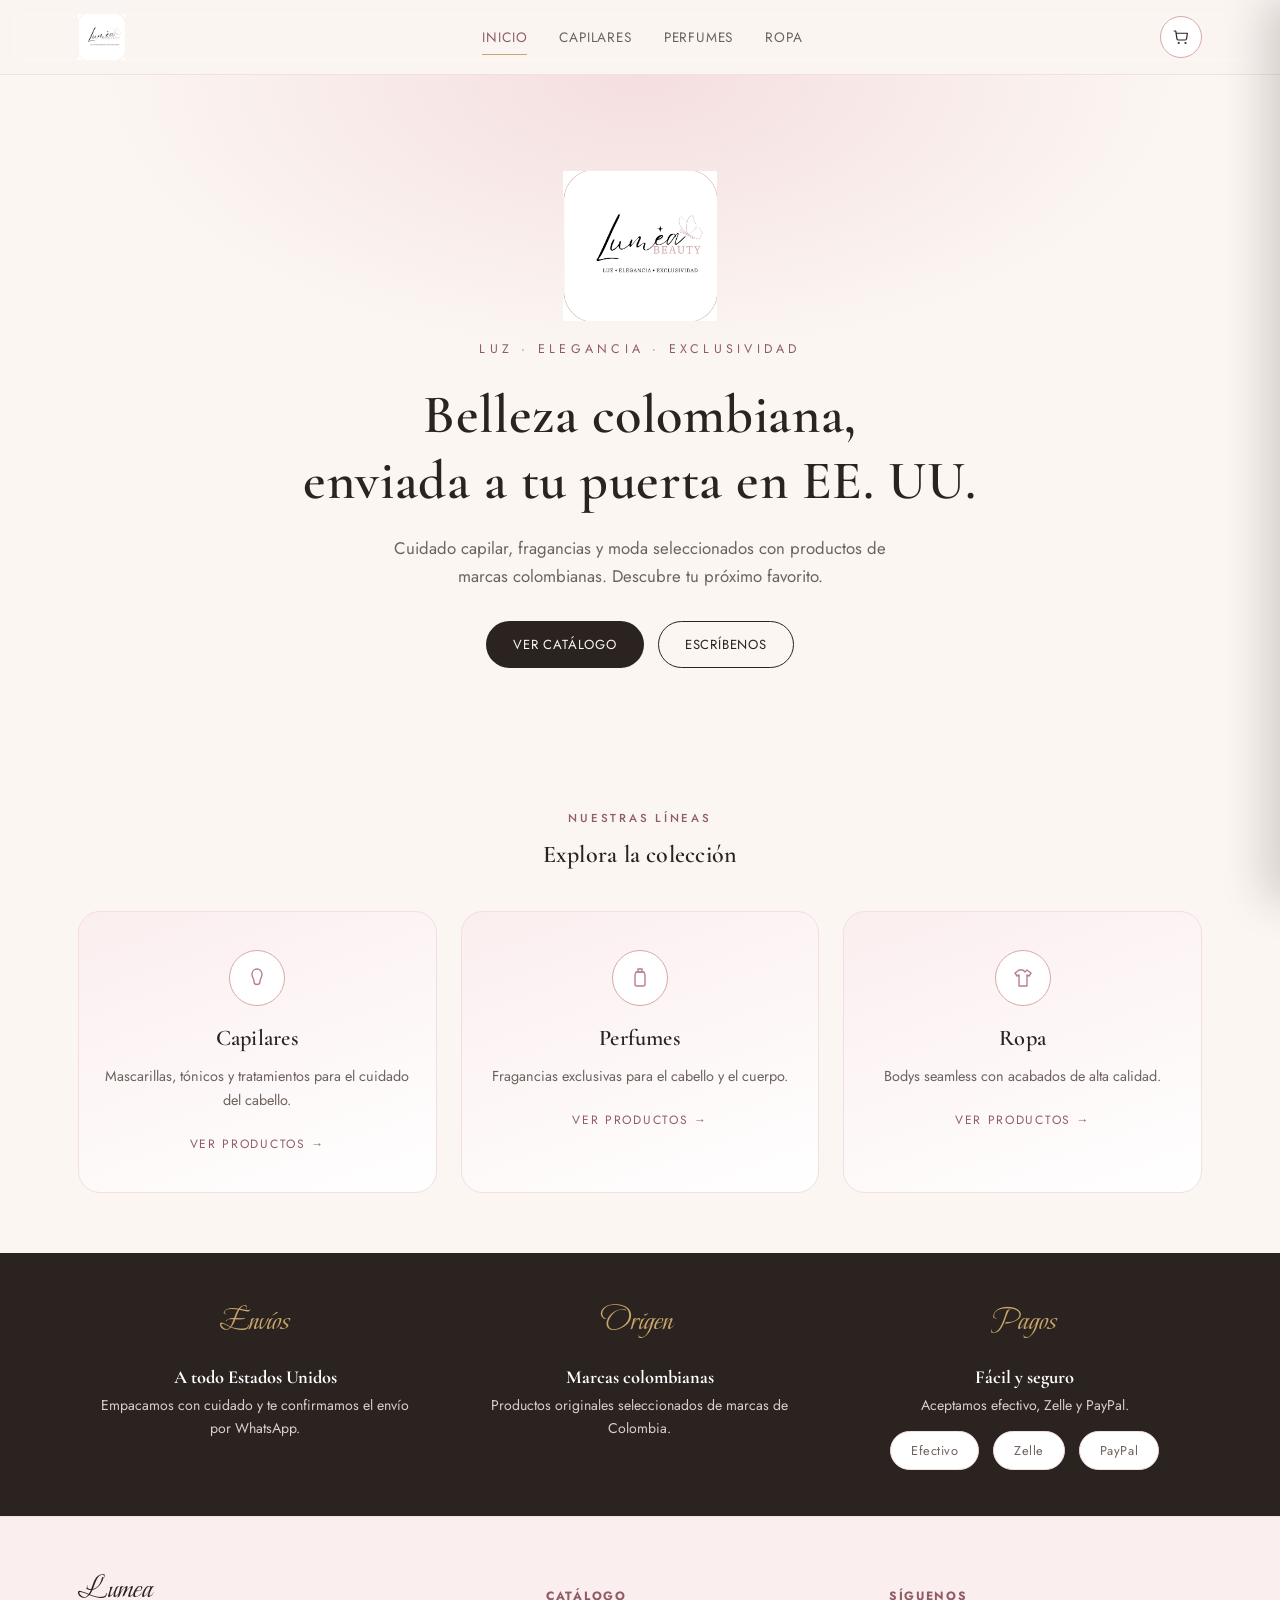
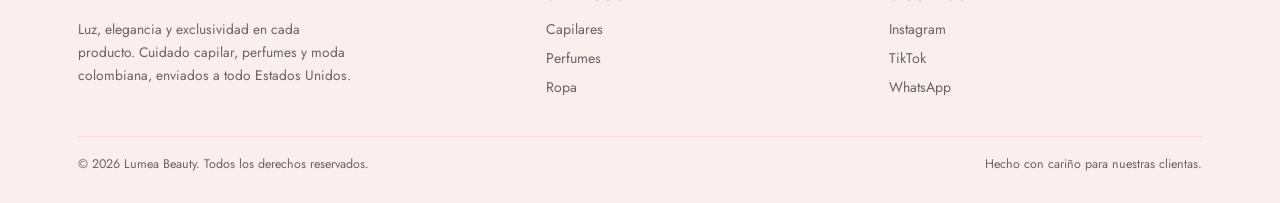
==== index.html @ b7d06e61 "cambios" ====
<!doctype html>
<html lang="es">
  <head>
    <meta charset="UTF-8" />
    <meta name="viewport" content="width=device-width, initial-scale=1.0" />
    <title>Lumea Beauty — Luz, Elegancia, Exclusividad</title>
    <meta
      name="description"
      content="Productos capilares, perfumes y ropa colombiana. Envíos a todo Estados Unidos."
    />
    <link rel="icon" href="../multimedia/logo.png" />
    <link rel="stylesheet" href="styles.css" />
  </head>
  <body>
    <header class="site-header">
      <div class="nav-wrap">
        <a href="index.html" class="brand">
          <img src="../multimedia/logo.png" alt="Lumea Beauty" />
        </a>
        <nav class="main-nav">
          <a href="index.html" class="active">Inicio</a>
          <a href="capilares.html">Capilares</a>
          <a href="perfumes.html">Perfumes</a>
          <a href="ropa.html">Ropa</a>
        </nav>
        <div class="nav-actions">
          <button class="icon-btn" data-cart-toggle aria-label="Ver carrito">
            <svg width="18" height="18" viewBox="0 0 24 24" fill="none">
              <path
                d="M3 4h2l1.6 10.4A2 2 0 0 0 8.58 16h8.84a2 2 0 0 0 1.98-1.72L20.5 7H6"
                stroke="#2B2320"
                stroke-width="1.6"
                stroke-linecap="round"
                stroke-linejoin="round"
              />
              <circle cx="9" cy="20" r="1.4" fill="#2B2320" />
              <circle cx="18" cy="20" r="1.4" fill="#2B2320" />
            </svg>
            <span class="cart-count">0</span>
          </button>
        </div>
      </div>
    </header>

    <main>
      <section class="hero">
        <div class="container">
          <img src="multimedia/logo.png" alt="Lumea Beauty" class="hero-logo" />
          <p class="tagline">Luz · Elegancia · Exclusividad</p>
          <h1>Belleza colombiana,<br />enviada a tu puerta en EE. UU.</h1>
          <p class="lead">
            Cuidado capilar, fragancias y moda seleccionados con productos de
            marcas colombianas. Descubre tu próximo favorito.
          </p>
          <div class="hero-actions">
            <a href="capilares.html" class="btn btn-primary">Ver catálogo</a>
            <a
              href="https://wa.me/16465381517"
              target="_blank"
              class="btn btn-outline"
              >Escríbenos</a
            >
          </div>
        </div>
      </section>

      <section class="categories" id="categorias">
        <div class="container">
          <div class="section-head">
            <p class="eyebrow">Nuestras líneas</p>
            <h2>Explora la colección</h2>
          </div>
          <div class="cat-grid">
            <a href="capilares.html" class="cat-card">
              <div class="cat-icon">
                <svg width="24" height="24" viewBox="0 0 24 24" fill="none">
                  <path
                    d="M12 3c-3 0-5 2.5-5 5.5 0 3 2 4 2 7a3 3 0 0 0 6 0c0-3 2-4 2-7 0-3-2-5.5-5-5.5Z"
                    stroke="#B97F87"
                    stroke-width="1.4"
                  />
                </svg>
              </div>
              <h3>Capilares</h3>
              <p>
                Mascarillas, tónicos y tratamientos para el cuidado del cabello.
              </p>
              <span class="link">Ver productos →</span>
            </a>
            <a href="perfumes.html" class="cat-card">
              <div class="cat-icon">
                <svg width="24" height="24" viewBox="0 0 24 24" fill="none">
                  <path d="M10 3h4v3h-4z" stroke="#B97F87" stroke-width="1.4" />
                  <path
                    d="M8 6h8l1 3v9a2 2 0 0 1-2 2H9a2 2 0 0 1-2-2V9l1-3Z"
                    stroke="#B97F87"
                    stroke-width="1.4"
                  />
                </svg>
              </div>
              <h3>Perfumes</h3>
              <p>Fragancias exclusivas para el cabello y el cuerpo.</p>
              <span class="link">Ver productos →</span>
            </a>
            <a href="ropa.html" class="cat-card">
              <div class="cat-icon">
                <svg width="24" height="24" viewBox="0 0 24 24" fill="none">
                  <path
                    d="M8 4 4 7l2 3 2-1v11h8V9l2 1 2-3-4-3-2 2-2-2Z"
                    stroke="#B97F87"
                    stroke-width="1.4"
                    stroke-linejoin="round"
                  />
                </svg>
              </div>
              <h3>Ropa</h3>
              <p>Bodys seamless con acabados de alta calidad.</p>
              <span class="link">Ver productos →</span>
            </a>
          </div>
        </div>
      </section>

      <section class="info-strip">
        <div class="container">
          <div class="info-grid">
            <div class="info-item">
              <span class="glyph">Envíos</span>
              <h4>A todo Estados Unidos</h4>
              <p>
                Empacamos con cuidado y te confirmamos el envío por WhatsApp.
              </p>
            </div>
            <div class="info-item">
              <span class="glyph">Origen</span>
              <h4>Marcas colombianas</h4>
              <p>Productos originales seleccionados de marcas de Colombia.</p>
            </div>
            <div class="info-item">
              <span class="glyph">Pagos</span>
              <h4>Fácil y seguro</h4>
              <p>Aceptamos efectivo, Zelle y PayPal.</p>
              <div class="pay-badges">
                <span class="pay-badge">Efectivo</span>
                <span class="pay-badge">Zelle</span>
                <span class="pay-badge">PayPal</span>
              </div>
            </div>
          </div>
        </div>
      </section>
    </main>

    <footer class="site-footer">
      <div class="container">
        <div class="footer-grid">
          <div class="footer-brand">
            <span class="brand-text">Lumea</span>
            <p>
              Luz, elegancia y exclusividad en cada producto. Cuidado capilar,
              perfumes y moda colombiana, enviados a todo Estados Unidos.
            </p>
          </div>
          <div class="footer-col">
            <h5>Catálogo</h5>
            <a href="capilares.html">Capilares</a>
            <a href="perfumes.html">Perfumes</a>
            <a href="ropa.html">Ropa</a>
          </div>
          <div class="footer-col">
            <h5>Síguenos</h5>
            <a href="https://www.instagram.com/lumeabeauty7131" target="_blank"
              >Instagram</a
            >
            <a href="https://www.tiktok.com/@lumeabeauty7131" target="_blank"
              >TikTok</a
            >
            <a href="https://wa.me/16465381517" target="_blank">WhatsApp</a>
          </div>
        </div>
        <div class="footer-bottom">
          <span>© 2026 Lumea Beauty. Todos los derechos reservados.</span>
          <span>Hecho con cariño para nuestras clientas.</span>
        </div>
      </div>
    </footer>

    <script src="products.js"></script>
    <script src="cart.js"></script>
  </body>
</html>
---- styles.css ----
/* ===========================================================
   LUMEA BEAUTY — design tokens
   Luz · Elegancia · Exclusividad
   =========================================================== */
@import url('https://fonts.googleapis.com/css2?family=Cormorant+Garamond:ital,wght@0,400;0,500;0,600;1,400&family=Beau+Rivage&family=Jost:wght@300;400;500;600&display=swap');

:root{
  --cream:      #FBF6F2;
  --blush:      #F5DEE0;
  --blush-soft: #FBEEEF;
  --rose:       #D9A6AC;
  --mauve:      #B97F87;
  --mauve-dark: #8F5C63;
  --ink:        #2B2320;
  --ink-soft:   #6E625D;
  --gold:       #C9A66B;
  --white:      #FFFFFF;

  --display: 'Cormorant Garamond', serif;
  --script:  'Beau Rivage', cursive;
  --body:    'Jost', sans-serif;

  --radius: 22px;
  --radius-sm: 12px;
  --shadow: 0 12px 30px -14px rgba(43,35,32,0.25);
}

*{box-sizing:border-box;}
html{scroll-behavior:smooth;}
body{
  margin:0;
  font-family:var(--body);
  background:var(--cream);
  color:var(--ink);
  -webkit-font-smoothing:antialiased;
}
img{max-width:100%;display:block;}
a{color:inherit;text-decoration:none;}
ul{list-style:none;margin:0;padding:0;}

h1,h2,h3{
  font-family:var(--display);
  font-weight:600;
  margin:0 0 .4em;
  letter-spacing:.01em;
}
.eyebrow{
  font-family:var(--body);
  font-size:.72rem;
  letter-spacing:.24em;
  text-transform:uppercase;
  color:var(--mauve-dark);
  font-weight:500;
}
p{line-height:1.65;color:var(--ink-soft);}

.container{
  max-width:1180px;
  margin:0 auto;
  padding:0 28px;
}

/* ---------- header / nav ---------- */
.site-header{
  position:sticky;top:0;z-index:40;
  background:rgba(251,246,242,.9);
  backdrop-filter:blur(10px);
  border-bottom:1px solid var(--blush);
}
.nav-wrap{
  display:flex;align-items:center;justify-content:space-between;
  padding:14px 28px;
  max-width:1180px;margin:0 auto;
}
.brand{display:flex;align-items:center;gap:12px;}
.brand img{height:46px;width:auto;}
.brand-text{font-family:var(--script);font-size:1.6rem;color:var(--ink);}

.main-nav{display:flex;gap:32px;}
.main-nav a{
  font-size:.85rem;letter-spacing:.06em;text-transform:uppercase;
  color:var(--ink-soft);position:relative;padding:4px 0;
  transition:color .2s ease;
}
.main-nav a:hover,.main-nav a.active{color:var(--mauve-dark);}
.main-nav a.active::after{
  content:"";position:absolute;left:0;right:0;bottom:-4px;height:1px;background:var(--gold);
}

.nav-actions{display:flex;align-items:center;gap:14px;}
.icon-btn{
  border:1px solid var(--rose);background:var(--white);
  width:42px;height:42px;border-radius:50%;
  display:flex;align-items:center;justify-content:center;
  cursor:pointer;position:relative;transition:.2s ease;
}
.icon-btn:hover{background:var(--blush-soft);}
.cart-count{
  position:absolute;top:-6px;right:-6px;
  background:var(--mauve-dark);color:#fff;
  font-size:.66rem;min-width:18px;height:18px;border-radius:50%;
  display:flex;align-items:center;justify-content:center;padding:0 4px;
  font-family:var(--body);
}

/* ---------- buttons ---------- */
.btn{
  display:inline-flex;align-items:center;justify-content:center;gap:8px;
  padding:13px 26px;border-radius:999px;border:1px solid transparent;
  font-family:var(--body);font-size:.82rem;letter-spacing:.06em;text-transform:uppercase;
  cursor:pointer;transition:.22s ease;
}
.btn-primary{background:var(--ink);color:var(--cream);}
.btn-primary:hover{background:var(--mauve-dark);}
.btn-outline{background:transparent;border-color:var(--ink);color:var(--ink);}
.btn-outline:hover{background:var(--ink);color:var(--cream);}
.btn-wa{background:#2B2320;color:#fff;}
.btn-wa:hover{background:var(--mauve-dark);}
.btn-block{width:100%;}
.btn:disabled{opacity:.45;cursor:not-allowed;}

/* ---------- hero ---------- */
.hero{
  position:relative;overflow:hidden;
  padding:96px 0 70px;
  text-align:center;
}
.hero::before{
  content:"";position:absolute;inset:0;
  background:radial-gradient(60% 60% at 50% 0%, var(--blush) 0%, transparent 70%);
  z-index:-1;
}
.hero-logo{height:150px;margin:0 auto 18px;}
.hero h1{font-size:clamp(2.2rem,5vw,3.4rem);}
.hero .tagline{
  font-family:var(--body);font-size:.78rem;letter-spacing:.34em;
  text-transform:uppercase;color:var(--mauve-dark);margin-bottom:22px;
}
.hero p.lead{max-width:520px;margin:0 auto 30px;font-size:1.05rem;}
.hero-actions{display:flex;gap:14px;justify-content:center;flex-wrap:wrap;}

/* ---------- category cards ---------- */
.categories{padding:60px 0;}
.section-head{text-align:center;max-width:560px;margin:0 auto 42px;}
.cat-grid{
  display:grid;grid-template-columns:repeat(3,1fr);gap:24px;
}
.cat-card{
  position:relative;border-radius:var(--radius);overflow:hidden;
  background:linear-gradient(160deg,var(--blush-soft),var(--white));
  border:1px solid var(--blush);padding:38px 26px;text-align:center;
  transition:transform .25s ease,box-shadow .25s ease;
}
.cat-card:hover{transform:translateY(-6px);box-shadow:var(--shadow);}
.cat-card .cat-icon{
  width:56px;height:56px;margin:0 auto 18px;
  border-radius:50%;background:var(--white);border:1px solid var(--rose);
  display:flex;align-items:center;justify-content:center;
}
.cat-card h3{font-size:1.4rem;margin-bottom:8px;}
.cat-card p{font-size:.9rem;margin-bottom:18px;}
.cat-card span.link{
  font-size:.75rem;letter-spacing:.14em;text-transform:uppercase;color:var(--mauve-dark);
}

/* ---------- info strip (shipping / payments) ---------- */
.info-strip{
  background:var(--ink);color:var(--cream);padding:46px 0;
}
.info-grid{display:grid;grid-template-columns:repeat(3,1fr);gap:30px;}
.info-item{text-align:center;padding:0 12px;}
.info-item .glyph{font-family:var(--script);font-size:2rem;color:var(--gold);display:block;margin-bottom:8px;}
.info-item h4{font-family:var(--display);font-size:1.15rem;margin-bottom:6px;color:#fff;}
.info-item p{color:#D8CFC9;font-size:.88rem;margin:0;}

/* ---------- payment badges ---------- */
.pay-badges{display:flex;gap:14px;justify-content:center;flex-wrap:wrap;margin-top:14px;}
.pay-badge{
  border:1px solid var(--blush);background:var(--white);
  padding:9px 20px;border-radius:999px;font-size:.8rem;letter-spacing:.04em;
  color:var(--ink-soft);
}

/* ---------- page hero (catalog pages) ---------- */
.page-hero{padding:64px 0 20px;text-align:center;}
.page-hero .eyebrow{display:block;margin-bottom:10px;}
.page-hero h1{font-size:clamp(2rem,4vw,2.8rem);}
.page-hero p{max-width:480px;margin:10px auto 0;}

/* ---------- product grid ---------- */
.product-section{padding:36px 0 90px;}
.product-grid{
  display:grid;grid-template-columns:repeat(3,1fr);gap:26px;
}
.product-card{
  background:var(--white);border:1px solid var(--blush);border-radius:var(--radius);
  overflow:hidden;display:flex;flex-direction:column;
  transition:transform .22s ease,box-shadow .22s ease;
}
.product-card:hover{transform:translateY(-4px);box-shadow:var(--shadow);}
.product-media{
  aspect-ratio:1/1;background:linear-gradient(150deg,var(--blush-soft),var(--blush));
  display:flex;align-items:center;justify-content:center;
  position:relative;
}
.product-media .initial{
  font-family:var(--script);font-size:3.2rem;color:var(--mauve-dark);opacity:.55;
}
.product-body{padding:20px 22px 22px;display:flex;flex-direction:column;flex:1;}
.product-body h3{font-size:1.18rem;margin-bottom:6px;}
.product-body p.desc{font-size:.86rem;margin-bottom:16px;flex:1;}
.product-foot{display:flex;align-items:center;justify-content:space-between;gap:12px;}
.price{font-family:var(--display);font-size:1.3rem;color:var(--ink);font-weight:600;}
.add-btn{
  border:1px solid var(--ink);background:transparent;color:var(--ink);
  padding:10px 18px;border-radius:999px;font-family:var(--body);
  font-size:.75rem;letter-spacing:.06em;text-transform:uppercase;cursor:pointer;
  transition:.2s ease;white-space:nowrap;
}
.add-btn:hover{background:var(--ink);color:var(--cream);}
.add-btn.added{background:var(--gold);border-color:var(--gold);color:#fff;}

/* ---------- cart drawer ---------- */
.cart-overlay{
  position:fixed;inset:0;background:rgba(43,35,32,.35);
  opacity:0;pointer-events:none;transition:opacity .25s ease;z-index:60;
}
.cart-overlay.open{opacity:1;pointer-events:auto;}

.cart-drawer{
  position:fixed;top:0;right:0;height:100%;width:min(420px,92vw);
  background:var(--cream);z-index:61;box-shadow:-16px 0 40px rgba(43,35,32,.18);
  display:flex;flex-direction:column;
  transform:translateX(100%);transition:transform .3s ease;
}
.cart-drawer.open{transform:translateX(0);}
.cart-head{
  display:flex;align-items:center;justify-content:space-between;
  padding:22px 24px;border-bottom:1px solid var(--blush);
}
.cart-head h3{margin:0;}
.cart-close{background:none;border:none;font-size:1.4rem;cursor:pointer;color:var(--ink-soft);}
.cart-items{flex:1;overflow-y:auto;padding:10px 24px;}
.cart-empty{text-align:center;padding:60px 10px;color:var(--ink-soft);}
.cart-empty .glyph{font-family:var(--script);font-size:2.2rem;color:var(--rose);display:block;margin-bottom:10px;}

.cart-line{
  display:flex;gap:14px;padding:16px 0;border-bottom:1px solid var(--blush-soft);
}
.cart-line .line-media{
  width:56px;height:56px;border-radius:12px;flex-shrink:0;
  background:linear-gradient(150deg,var(--blush-soft),var(--blush));
  display:flex;align-items:center;justify-content:center;
  font-family:var(--script);color:var(--mauve-dark);font-size:1.3rem;
}
.line-info{flex:1;}
.line-info h5{margin:0 0 4px;font-family:var(--display);font-size:1rem;font-weight:600;}
.line-qty{display:flex;align-items:center;gap:10px;margin-top:6px;}
.qty-btn{
  width:24px;height:24px;border-radius:50%;border:1px solid var(--rose);background:#fff;
  cursor:pointer;font-size:.85rem;line-height:1;display:flex;align-items:center;justify-content:center;
}
.line-remove{border:none;background:none;color:var(--ink-soft);font-size:.75rem;text-decoration:underline;cursor:pointer;padding:0;margin-top:6px;}
.line-price{font-family:var(--display);font-weight:600;white-space:nowrap;}

.cart-foot{padding:20px 24px 26px;border-top:1px solid var(--blush);}
.cart-total-row{display:flex;justify-content:space-between;align-items:center;margin-bottom:16px;font-family:var(--display);font-size:1.2rem;}
.cart-note{font-size:.78rem;color:var(--ink-soft);margin:12px 0 0;text-align:center;}

/* ---------- footer ---------- */
.site-footer{background:var(--blush-soft);border-top:1px solid var(--blush);padding:50px 0 30px;}
.footer-grid{display:grid;grid-template-columns:1.4fr 1fr 1fr;gap:30px;margin-bottom:30px;}
.footer-brand .brand-text{font-size:2rem;}
.footer-brand p{max-width:280px;margin-top:8px;font-size:.86rem;}
.footer-col h5{font-family:var(--body);font-size:.75rem;letter-spacing:.14em;text-transform:uppercase;color:var(--mauve-dark);margin-bottom:14px;}
.footer-col a{display:block;font-size:.88rem;color:var(--ink-soft);margin-bottom:9px;}
.footer-col a:hover{color:var(--mauve-dark);}
.footer-bottom{
  border-top:1px solid var(--blush);padding-top:18px;
  display:flex;justify-content:space-between;flex-wrap:wrap;gap:8px;
  font-size:.78rem;color:var(--ink-soft);
}

/* ---------- floating whatsapp ---------- */
.fab-wa{
  position:fixed;bottom:26px;left:26px;z-index:50;
  width:56px;height:56px;border-radius:50%;
  background:#25D366;color:#fff;display:flex;align-items:center;justify-content:center;
  box-shadow:0 10px 24px -6px rgba(37,211,102,.55);
}

/* ---------- responsive ---------- */
@media (max-width:900px){
  .main-nav{display:none;}
  .cat-grid,.product-grid{grid-template-columns:repeat(2,1fr);}
  .info-grid{grid-template-columns:1fr;gap:26px;}
  .footer-grid{grid-template-columns:1fr;gap:24px;}
}
@media (max-width:560px){
  .cat-grid,.product-grid{grid-template-columns:1fr;}
  .hero{padding:70px 0 50px;}
}

:focus-visible{outline:2px solid var(--mauve-dark);outline-offset:2px;}
@media (prefers-reduced-motion:reduce){*{transition:none !important;animation:none !important;}}
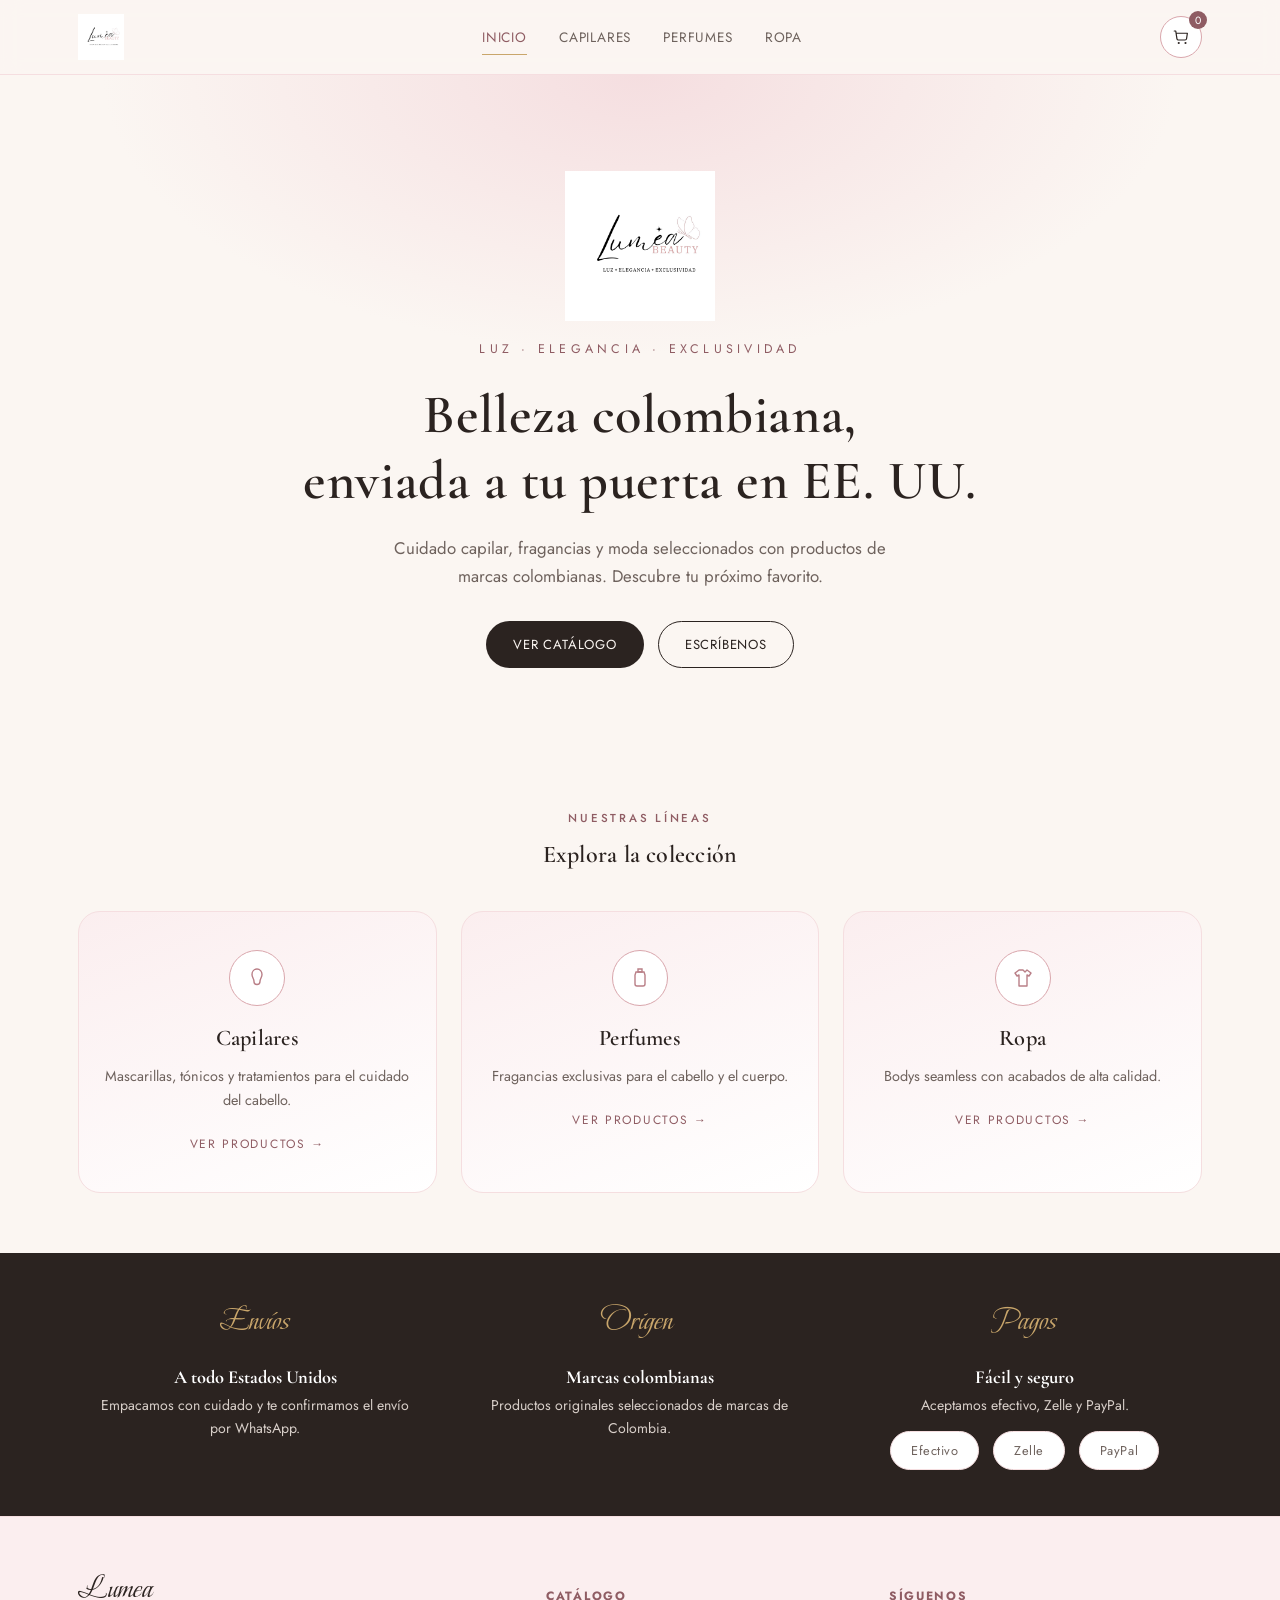
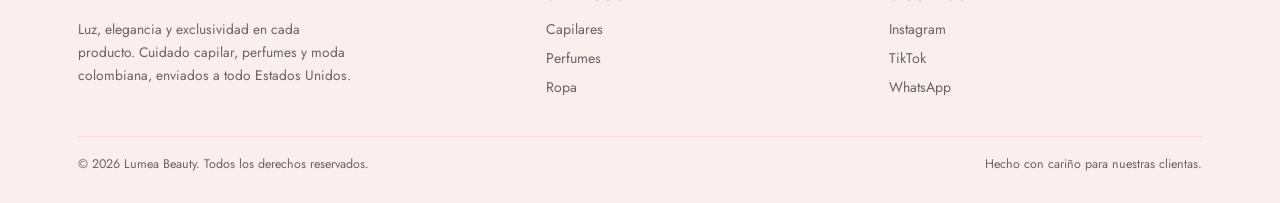
==== commit a85c593e: "cambios" ====
--- a/index.html
+++ b/index.html
@@ -8,14 +8,14 @@
       name="description"
       content="Productos capilares, perfumes y ropa colombiana. Envíos a todo Estados Unidos."
     />
-    <link rel="icon" href="../multimedia/logo.png" />
+    <link rel="icon" href="multimedia/logo.jpg" />
     <link rel="stylesheet" href="styles.css" />
   </head>
   <body>
     <header class="site-header">
       <div class="nav-wrap">
         <a href="index.html" class="brand">
-          <img src="../multimedia/logo.png" alt="Lumea Beauty" />
+          <img src="multimedia/logo.jpg" alt="Lumea Beauty" />
         </a>
         <nav class="main-nav">
           <a href="index.html" class="active">Inicio</a>
@@ -23,6 +23,11 @@
           <a href="perfumes.html">Perfumes</a>
           <a href="ropa.html">Ropa</a>
         </nav>
+
+        <button class="menu-toggle" id="menuToggle" aria-label="Abrir menú">
+          <span></span>
+        </button>
+
         <div class="nav-actions">
           <button class="icon-btn" data-cart-toggle aria-label="Ver carrito">
             <svg width="18" height="18" viewBox="0 0 24 24" fill="none">
@@ -45,7 +50,7 @@
     <main>
       <section class="hero">
         <div class="container">
-          <img src="multimedia/logo.png" alt="Lumea Beauty" class="hero-logo" />
+          <img src="multimedia/logo.jpg" alt="Lumea Beauty" class="hero-logo" />
           <p class="tagline">Luz · Elegancia · Exclusividad</p>
           <h1>Belleza colombiana,<br />enviada a tu puerta en EE. UU.</h1>
           <p class="lead">
@@ -188,4 +193,4 @@
     <script src="products.js"></script>
     <script src="cart.js"></script>
   </body>
-</html>
+</html>
--- a/styles.css
+++ b/styles.css
@@ -2,304 +2,825 @@
    LUMEA BEAUTY — design tokens
    Luz · Elegancia · Exclusividad
    =========================================================== */
-@import url('https://fonts.googleapis.com/css2?family=Cormorant+Garamond:ital,wght@0,400;0,500;0,600;1,400&family=Beau+Rivage&family=Jost:wght@300;400;500;600&display=swap');
-
-:root{
-  --cream:      #FBF6F2;
-  --blush:      #F5DEE0;
-  --blush-soft: #FBEEEF;
-  --rose:       #D9A6AC;
-  --mauve:      #B97F87;
-  --mauve-dark: #8F5C63;
-  --ink:        #2B2320;
-  --ink-soft:   #6E625D;
-  --gold:       #C9A66B;
-  --white:      #FFFFFF;
-
-  --display: 'Cormorant Garamond', serif;
-  --script:  'Beau Rivage', cursive;
-  --body:    'Jost', sans-serif;
+@import url("https://fonts.googleapis.com/css2?family=Cormorant+Garamond:ital,wght@0,400;0,500;0,600;1,400&family=Beau+Rivage&family=Jost:wght@300;400;500;600&display=swap");
+
+:root {
+  --cream: #fbf6f2;
+  --blush: #f5dee0;
+  --blush-soft: #fbeeef;
+  --rose: #d9a6ac;
+  --mauve: #b97f87;
+  --mauve-dark: #8f5c63;
+  --ink: #2b2320;
+  --ink-soft: #6e625d;
+  --gold: #c9a66b;
+  --white: #ffffff;
+
+  --display: "Cormorant Garamond", serif;
+  --script: "Beau Rivage", cursive;
+  --body: "Jost", sans-serif;
 
   --radius: 22px;
   --radius-sm: 12px;
-  --shadow: 0 12px 30px -14px rgba(43,35,32,0.25);
-}
-
-*{box-sizing:border-box;}
-html{scroll-behavior:smooth;}
-body{
-  margin:0;
-  font-family:var(--body);
-  background:var(--cream);
-  color:var(--ink);
-  -webkit-font-smoothing:antialiased;
-}
-img{max-width:100%;display:block;}
-a{color:inherit;text-decoration:none;}
-ul{list-style:none;margin:0;padding:0;}
-
-h1,h2,h3{
-  font-family:var(--display);
-  font-weight:600;
-  margin:0 0 .4em;
-  letter-spacing:.01em;
-}
-.eyebrow{
-  font-family:var(--body);
-  font-size:.72rem;
-  letter-spacing:.24em;
-  text-transform:uppercase;
-  color:var(--mauve-dark);
-  font-weight:500;
-}
-p{line-height:1.65;color:var(--ink-soft);}
-
-.container{
-  max-width:1180px;
-  margin:0 auto;
-  padding:0 28px;
+  --shadow: 0 12px 30px -14px rgba(43, 35, 32, 0.25);
+}
+
+* {
+  box-sizing: border-box;
+}
+html {
+  scroll-behavior: smooth;
+}
+body {
+  margin: 0;
+  font-family: var(--body);
+  background: var(--cream);
+  color: var(--ink);
+  -webkit-font-smoothing: antialiased;
+}
+img {
+  max-width: 100%;
+  display: block;
+}
+a {
+  color: inherit;
+  text-decoration: none;
+}
+ul {
+  list-style: none;
+  margin: 0;
+  padding: 0;
+}
+
+h1,
+h2,
+h3 {
+  font-family: var(--display);
+  font-weight: 600;
+  margin: 0 0 0.4em;
+  letter-spacing: 0.01em;
+}
+.eyebrow {
+  font-family: var(--body);
+  font-size: 0.72rem;
+  letter-spacing: 0.24em;
+  text-transform: uppercase;
+  color: var(--mauve-dark);
+  font-weight: 500;
+}
+p {
+  line-height: 1.65;
+  color: var(--ink-soft);
+}
+
+.container {
+  max-width: 1180px;
+  margin: 0 auto;
+  padding: 0 28px;
 }
 
 /* ---------- header / nav ---------- */
-.site-header{
-  position:sticky;top:0;z-index:40;
-  background:rgba(251,246,242,.9);
-  backdrop-filter:blur(10px);
-  border-bottom:1px solid var(--blush);
-}
-.nav-wrap{
-  display:flex;align-items:center;justify-content:space-between;
-  padding:14px 28px;
-  max-width:1180px;margin:0 auto;
-}
-.brand{display:flex;align-items:center;gap:12px;}
-.brand img{height:46px;width:auto;}
-.brand-text{font-family:var(--script);font-size:1.6rem;color:var(--ink);}
-
-.main-nav{display:flex;gap:32px;}
-.main-nav a{
-  font-size:.85rem;letter-spacing:.06em;text-transform:uppercase;
-  color:var(--ink-soft);position:relative;padding:4px 0;
-  transition:color .2s ease;
-}
-.main-nav a:hover,.main-nav a.active{color:var(--mauve-dark);}
-.main-nav a.active::after{
-  content:"";position:absolute;left:0;right:0;bottom:-4px;height:1px;background:var(--gold);
-}
-
-.nav-actions{display:flex;align-items:center;gap:14px;}
-.icon-btn{
-  border:1px solid var(--rose);background:var(--white);
-  width:42px;height:42px;border-radius:50%;
-  display:flex;align-items:center;justify-content:center;
-  cursor:pointer;position:relative;transition:.2s ease;
-}
-.icon-btn:hover{background:var(--blush-soft);}
-.cart-count{
-  position:absolute;top:-6px;right:-6px;
-  background:var(--mauve-dark);color:#fff;
-  font-size:.66rem;min-width:18px;height:18px;border-radius:50%;
-  display:flex;align-items:center;justify-content:center;padding:0 4px;
-  font-family:var(--body);
+.site-header {
+  position: sticky;
+  top: 0;
+  z-index: 40;
+  background: rgba(251, 246, 242, 0.9);
+  backdrop-filter: blur(10px);
+  border-bottom: 1px solid var(--blush);
+}
+.nav-wrap {
+  display: flex;
+  align-items: center;
+  justify-content: space-between;
+  padding: 14px 28px;
+  max-width: 1180px;
+  margin: 0 auto;
+}
+.brand {
+  display: flex;
+  align-items: center;
+  gap: 12px;
+}
+.brand img {
+  height: 46px;
+  width: auto;
+}
+.brand-text {
+  font-family: var(--script);
+  font-size: 1.6rem;
+  color: var(--ink);
+}
+
+.main-nav {
+  display: flex;
+  gap: 32px;
+}
+.main-nav a {
+  font-size: 0.85rem;
+  letter-spacing: 0.06em;
+  text-transform: uppercase;
+  color: var(--ink-soft);
+  position: relative;
+  padding: 4px 0;
+  transition: color 0.2s ease;
+}
+.main-nav a:hover,
+.main-nav a.active {
+  color: var(--mauve-dark);
+}
+.main-nav a.active::after {
+  content: "";
+  position: absolute;
+  left: 0;
+  right: 0;
+  bottom: -4px;
+  height: 1px;
+  background: var(--gold);
+}
+
+.nav-actions {
+  display: flex;
+  align-items: center;
+  gap: 14px;
+}
+.icon-btn {
+  border: 1px solid var(--rose);
+  background: var(--white);
+  width: 42px;
+  height: 42px;
+  border-radius: 50%;
+  display: flex;
+  align-items: center;
+  justify-content: center;
+  cursor: pointer;
+  position: relative;
+  transition: 0.2s ease;
+}
+.icon-btn:hover {
+  background: var(--blush-soft);
+}
+.cart-count {
+  position: absolute;
+  top: -6px;
+  right: -6px;
+  background: var(--mauve-dark);
+  color: #fff;
+  font-size: 0.66rem;
+  min-width: 18px;
+  height: 18px;
+  border-radius: 50%;
+  display: flex;
+  align-items: center;
+  justify-content: center;
+  padding: 0 4px;
+  font-family: var(--body);
 }
 
 /* ---------- buttons ---------- */
-.btn{
-  display:inline-flex;align-items:center;justify-content:center;gap:8px;
-  padding:13px 26px;border-radius:999px;border:1px solid transparent;
-  font-family:var(--body);font-size:.82rem;letter-spacing:.06em;text-transform:uppercase;
-  cursor:pointer;transition:.22s ease;
-}
-.btn-primary{background:var(--ink);color:var(--cream);}
-.btn-primary:hover{background:var(--mauve-dark);}
-.btn-outline{background:transparent;border-color:var(--ink);color:var(--ink);}
-.btn-outline:hover{background:var(--ink);color:var(--cream);}
-.btn-wa{background:#2B2320;color:#fff;}
-.btn-wa:hover{background:var(--mauve-dark);}
-.btn-block{width:100%;}
-.btn:disabled{opacity:.45;cursor:not-allowed;}
+.btn {
+  display: inline-flex;
+  align-items: center;
+  justify-content: center;
+  gap: 8px;
+  padding: 13px 26px;
+  border-radius: 999px;
+  border: 1px solid transparent;
+  font-family: var(--body);
+  font-size: 0.82rem;
+  letter-spacing: 0.06em;
+  text-transform: uppercase;
+  cursor: pointer;
+  transition: 0.22s ease;
+}
+.btn-primary {
+  background: var(--ink);
+  color: var(--cream);
+}
+.btn-primary:hover {
+  background: var(--mauve-dark);
+}
+.btn-outline {
+  background: transparent;
+  border-color: var(--ink);
+  color: var(--ink);
+}
+.btn-outline:hover {
+  background: var(--ink);
+  color: var(--cream);
+}
+.btn-wa {
+  background: #2b2320;
+  color: #fff;
+}
+.btn-wa:hover {
+  background: var(--mauve-dark);
+}
+.btn-block {
+  width: 100%;
+}
+.btn:disabled {
+  opacity: 0.45;
+  cursor: not-allowed;
+}
 
 /* ---------- hero ---------- */
-.hero{
-  position:relative;overflow:hidden;
-  padding:96px 0 70px;
-  text-align:center;
-}
-.hero::before{
-  content:"";position:absolute;inset:0;
-  background:radial-gradient(60% 60% at 50% 0%, var(--blush) 0%, transparent 70%);
-  z-index:-1;
-}
-.hero-logo{height:150px;margin:0 auto 18px;}
-.hero h1{font-size:clamp(2.2rem,5vw,3.4rem);}
-.hero .tagline{
-  font-family:var(--body);font-size:.78rem;letter-spacing:.34em;
-  text-transform:uppercase;color:var(--mauve-dark);margin-bottom:22px;
-}
-.hero p.lead{max-width:520px;margin:0 auto 30px;font-size:1.05rem;}
-.hero-actions{display:flex;gap:14px;justify-content:center;flex-wrap:wrap;}
+.hero {
+  position: relative;
+  overflow: hidden;
+  padding: 96px 0 70px;
+  text-align: center;
+}
+.hero::before {
+  content: "";
+  position: absolute;
+  inset: 0;
+  background: radial-gradient(
+    60% 60% at 50% 0%,
+    var(--blush) 0%,
+    transparent 70%
+  );
+  z-index: -1;
+}
+.hero-logo {
+  height: 150px;
+  margin: 0 auto 18px;
+}
+.hero h1 {
+  font-size: clamp(2.2rem, 5vw, 3.4rem);
+}
+.hero .tagline {
+  font-family: var(--body);
+  font-size: 0.78rem;
+  letter-spacing: 0.34em;
+  text-transform: uppercase;
+  color: var(--mauve-dark);
+  margin-bottom: 22px;
+}
+.hero p.lead {
+  max-width: 520px;
+  margin: 0 auto 30px;
+  font-size: 1.05rem;
+}
+.hero-actions {
+  display: flex;
+  gap: 14px;
+  justify-content: center;
+  flex-wrap: wrap;
+}
 
 /* ---------- category cards ---------- */
-.categories{padding:60px 0;}
-.section-head{text-align:center;max-width:560px;margin:0 auto 42px;}
-.cat-grid{
-  display:grid;grid-template-columns:repeat(3,1fr);gap:24px;
-}
-.cat-card{
-  position:relative;border-radius:var(--radius);overflow:hidden;
-  background:linear-gradient(160deg,var(--blush-soft),var(--white));
-  border:1px solid var(--blush);padding:38px 26px;text-align:center;
-  transition:transform .25s ease,box-shadow .25s ease;
-}
-.cat-card:hover{transform:translateY(-6px);box-shadow:var(--shadow);}
-.cat-card .cat-icon{
-  width:56px;height:56px;margin:0 auto 18px;
-  border-radius:50%;background:var(--white);border:1px solid var(--rose);
-  display:flex;align-items:center;justify-content:center;
-}
-.cat-card h3{font-size:1.4rem;margin-bottom:8px;}
-.cat-card p{font-size:.9rem;margin-bottom:18px;}
-.cat-card span.link{
-  font-size:.75rem;letter-spacing:.14em;text-transform:uppercase;color:var(--mauve-dark);
+.categories {
+  padding: 60px 0;
+}
+.section-head {
+  text-align: center;
+  max-width: 560px;
+  margin: 0 auto 42px;
+}
+.cat-grid {
+  display: grid;
+  grid-template-columns: repeat(3, 1fr);
+  gap: 24px;
+}
+.cat-card {
+  position: relative;
+  border-radius: var(--radius);
+  overflow: hidden;
+  background: linear-gradient(160deg, var(--blush-soft), var(--white));
+  border: 1px solid var(--blush);
+  padding: 38px 26px;
+  text-align: center;
+  transition:
+    transform 0.25s ease,
+    box-shadow 0.25s ease;
+}
+.cat-card:hover {
+  transform: translateY(-6px);
+  box-shadow: var(--shadow);
+}
+.cat-card .cat-icon {
+  width: 56px;
+  height: 56px;
+  margin: 0 auto 18px;
+  border-radius: 50%;
+  background: var(--white);
+  border: 1px solid var(--rose);
+  display: flex;
+  align-items: center;
+  justify-content: center;
+}
+.cat-card h3 {
+  font-size: 1.4rem;
+  margin-bottom: 8px;
+}
+.cat-card p {
+  font-size: 0.9rem;
+  margin-bottom: 18px;
+}
+.cat-card span.link {
+  font-size: 0.75rem;
+  letter-spacing: 0.14em;
+  text-transform: uppercase;
+  color: var(--mauve-dark);
 }
 
 /* ---------- info strip (shipping / payments) ---------- */
-.info-strip{
-  background:var(--ink);color:var(--cream);padding:46px 0;
-}
-.info-grid{display:grid;grid-template-columns:repeat(3,1fr);gap:30px;}
-.info-item{text-align:center;padding:0 12px;}
-.info-item .glyph{font-family:var(--script);font-size:2rem;color:var(--gold);display:block;margin-bottom:8px;}
-.info-item h4{font-family:var(--display);font-size:1.15rem;margin-bottom:6px;color:#fff;}
-.info-item p{color:#D8CFC9;font-size:.88rem;margin:0;}
+.info-strip {
+  background: var(--ink);
+  color: var(--cream);
+  padding: 46px 0;
+}
+.info-grid {
+  display: grid;
+  grid-template-columns: repeat(3, 1fr);
+  gap: 30px;
+}
+.info-item {
+  text-align: center;
+  padding: 0 12px;
+}
+.info-item .glyph {
+  font-family: var(--script);
+  font-size: 2rem;
+  color: var(--gold);
+  display: block;
+  margin-bottom: 8px;
+}
+.info-item h4 {
+  font-family: var(--display);
+  font-size: 1.15rem;
+  margin-bottom: 6px;
+  color: #fff;
+}
+.info-item p {
+  color: #d8cfc9;
+  font-size: 0.88rem;
+  margin: 0;
+}
 
 /* ---------- payment badges ---------- */
-.pay-badges{display:flex;gap:14px;justify-content:center;flex-wrap:wrap;margin-top:14px;}
-.pay-badge{
-  border:1px solid var(--blush);background:var(--white);
-  padding:9px 20px;border-radius:999px;font-size:.8rem;letter-spacing:.04em;
-  color:var(--ink-soft);
+.pay-badges {
+  display: flex;
+  gap: 14px;
+  justify-content: center;
+  flex-wrap: wrap;
+  margin-top: 14px;
+}
+.pay-badge {
+  border: 1px solid var(--blush);
+  background: var(--white);
+  padding: 9px 20px;
+  border-radius: 999px;
+  font-size: 0.8rem;
+  letter-spacing: 0.04em;
+  color: var(--ink-soft);
 }
 
 /* ---------- page hero (catalog pages) ---------- */
-.page-hero{padding:64px 0 20px;text-align:center;}
-.page-hero .eyebrow{display:block;margin-bottom:10px;}
-.page-hero h1{font-size:clamp(2rem,4vw,2.8rem);}
-.page-hero p{max-width:480px;margin:10px auto 0;}
+.page-hero {
+  padding: 64px 0 20px;
+  text-align: center;
+}
+.page-hero .eyebrow {
+  display: block;
+  margin-bottom: 10px;
+}
+.page-hero h1 {
+  font-size: clamp(2rem, 4vw, 2.8rem);
+}
+.page-hero p {
+  max-width: 480px;
+  margin: 10px auto 0;
+}
 
 /* ---------- product grid ---------- */
-.product-section{padding:36px 0 90px;}
-.product-grid{
-  display:grid;grid-template-columns:repeat(3,1fr);gap:26px;
-}
-.product-card{
-  background:var(--white);border:1px solid var(--blush);border-radius:var(--radius);
-  overflow:hidden;display:flex;flex-direction:column;
-  transition:transform .22s ease,box-shadow .22s ease;
-}
-.product-card:hover{transform:translateY(-4px);box-shadow:var(--shadow);}
-.product-media{
-  aspect-ratio:1/1;background:linear-gradient(150deg,var(--blush-soft),var(--blush));
-  display:flex;align-items:center;justify-content:center;
-  position:relative;
-}
-.product-media .initial{
-  font-family:var(--script);font-size:3.2rem;color:var(--mauve-dark);opacity:.55;
-}
-.product-body{padding:20px 22px 22px;display:flex;flex-direction:column;flex:1;}
-.product-body h3{font-size:1.18rem;margin-bottom:6px;}
-.product-body p.desc{font-size:.86rem;margin-bottom:16px;flex:1;}
-.product-foot{display:flex;align-items:center;justify-content:space-between;gap:12px;}
-.price{font-family:var(--display);font-size:1.3rem;color:var(--ink);font-weight:600;}
-.add-btn{
-  border:1px solid var(--ink);background:transparent;color:var(--ink);
-  padding:10px 18px;border-radius:999px;font-family:var(--body);
-  font-size:.75rem;letter-spacing:.06em;text-transform:uppercase;cursor:pointer;
-  transition:.2s ease;white-space:nowrap;
-}
-.add-btn:hover{background:var(--ink);color:var(--cream);}
-.add-btn.added{background:var(--gold);border-color:var(--gold);color:#fff;}
+.product-section {
+  padding: 36px 0 90px;
+}
+.product-grid {
+  display: grid;
+  grid-template-columns: repeat(3, 1fr);
+  gap: 26px;
+}
+
+.empty-msg {
+  grid-column: 1/-1;
+  text-align: center;
+  color: var(--ink-soft);
+  padding: 40px 0;
+  font-size: 0.95rem;
+}
+.product-card {
+  background: var(--white);
+  border: 1px solid var(--blush);
+  border-radius: var(--radius);
+  overflow: hidden;
+  display: flex;
+  flex-direction: column;
+  transition:
+    transform 0.22s ease,
+    box-shadow 0.22s ease;
+}
+.product-card:hover {
+  transform: translateY(-4px);
+  box-shadow: var(--shadow);
+}
+.product-media {
+  aspect-ratio: 1/1;
+  background: linear-gradient(150deg, var(--blush-soft), var(--blush));
+  display: flex;
+  align-items: center;
+  justify-content: center;
+  position: relative;
+}
+
+.product-media img {
+  width: 100%;
+  height: 100%;
+  object-fit: cover;
+}
+
+.product-media .initial {
+  font-family: var(--script);
+  font-size: 3.2rem;
+  color: var(--mauve-dark);
+  opacity: 0.55;
+}
+.product-body {
+  padding: 20px 22px 22px;
+  display: flex;
+  flex-direction: column;
+  flex: 1;
+}
+.product-body h3 {
+  font-size: 1.18rem;
+  margin-bottom: 6px;
+}
+.product-body p.desc {
+  font-size: 0.86rem;
+  margin-bottom: 16px;
+  flex: 1;
+}
+.product-foot {
+  display: flex;
+  align-items: center;
+  justify-content: space-between;
+  gap: 12px;
+}
+.price {
+  font-family: var(--display);
+  font-size: 1.3rem;
+  color: var(--ink);
+  font-weight: 600;
+}
+.add-btn {
+  border: 1px solid var(--ink);
+  background: transparent;
+  color: var(--ink);
+  padding: 10px 18px;
+  border-radius: 999px;
+  font-family: var(--body);
+  font-size: 0.75rem;
+  letter-spacing: 0.06em;
+  text-transform: uppercase;
+  cursor: pointer;
+  transition: 0.2s ease;
+  white-space: nowrap;
+}
+.add-btn:hover {
+  background: var(--ink);
+  color: var(--cream);
+}
+.add-btn.added {
+  background: var(--gold);
+  border-color: var(--gold);
+  color: #fff;
+}
+
+.size-select {
+  border: 1px solid var(--blush);
+  border-radius: 8px;
+  padding: 6px 10px;
+  font-family: var(--body);
+  font-size: 0.82rem;
+  color: var(--ink);
+  background: var(--white);
+  margin-bottom: 12px;
+}
 
 /* ---------- cart drawer ---------- */
-.cart-overlay{
-  position:fixed;inset:0;background:rgba(43,35,32,.35);
-  opacity:0;pointer-events:none;transition:opacity .25s ease;z-index:60;
-}
-.cart-overlay.open{opacity:1;pointer-events:auto;}
-
-.cart-drawer{
-  position:fixed;top:0;right:0;height:100%;width:min(420px,92vw);
-  background:var(--cream);z-index:61;box-shadow:-16px 0 40px rgba(43,35,32,.18);
-  display:flex;flex-direction:column;
-  transform:translateX(100%);transition:transform .3s ease;
-}
-.cart-drawer.open{transform:translateX(0);}
-.cart-head{
-  display:flex;align-items:center;justify-content:space-between;
-  padding:22px 24px;border-bottom:1px solid var(--blush);
-}
-.cart-head h3{margin:0;}
-.cart-close{background:none;border:none;font-size:1.4rem;cursor:pointer;color:var(--ink-soft);}
-.cart-items{flex:1;overflow-y:auto;padding:10px 24px;}
-.cart-empty{text-align:center;padding:60px 10px;color:var(--ink-soft);}
-.cart-empty .glyph{font-family:var(--script);font-size:2.2rem;color:var(--rose);display:block;margin-bottom:10px;}
-
-.cart-line{
-  display:flex;gap:14px;padding:16px 0;border-bottom:1px solid var(--blush-soft);
-}
-.cart-line .line-media{
-  width:56px;height:56px;border-radius:12px;flex-shrink:0;
-  background:linear-gradient(150deg,var(--blush-soft),var(--blush));
-  display:flex;align-items:center;justify-content:center;
-  font-family:var(--script);color:var(--mauve-dark);font-size:1.3rem;
-}
-.line-info{flex:1;}
-.line-info h5{margin:0 0 4px;font-family:var(--display);font-size:1rem;font-weight:600;}
-.line-qty{display:flex;align-items:center;gap:10px;margin-top:6px;}
-.qty-btn{
-  width:24px;height:24px;border-radius:50%;border:1px solid var(--rose);background:#fff;
-  cursor:pointer;font-size:.85rem;line-height:1;display:flex;align-items:center;justify-content:center;
-}
-.line-remove{border:none;background:none;color:var(--ink-soft);font-size:.75rem;text-decoration:underline;cursor:pointer;padding:0;margin-top:6px;}
-.line-price{font-family:var(--display);font-weight:600;white-space:nowrap;}
-
-.cart-foot{padding:20px 24px 26px;border-top:1px solid var(--blush);}
-.cart-total-row{display:flex;justify-content:space-between;align-items:center;margin-bottom:16px;font-family:var(--display);font-size:1.2rem;}
-.cart-note{font-size:.78rem;color:var(--ink-soft);margin:12px 0 0;text-align:center;}
+.cart-overlay {
+  position: fixed;
+  inset: 0;
+  background: rgba(43, 35, 32, 0.35);
+  opacity: 0;
+  pointer-events: none;
+  transition: opacity 0.25s ease;
+  z-index: 60;
+}
+.cart-overlay.open {
+  opacity: 1;
+  pointer-events: auto;
+}
+
+.cart-drawer {
+  position: fixed;
+  top: 0;
+  right: 0;
+  height: 100%;
+  width: min(420px, 92vw);
+  background: var(--cream);
+  z-index: 61;
+  box-shadow: -16px 0 40px rgba(43, 35, 32, 0.18);
+  display: flex;
+  flex-direction: column;
+  transform: translateX(100%);
+  transition: transform 0.3s ease;
+}
+.cart-drawer.open {
+  transform: translateX(0);
+}
+.cart-head {
+  display: flex;
+  align-items: center;
+  justify-content: space-between;
+  padding: 22px 24px;
+  border-bottom: 1px solid var(--blush);
+}
+.cart-head h3 {
+  margin: 0;
+}
+.cart-close {
+  background: none;
+  border: none;
+  font-size: 1.4rem;
+  cursor: pointer;
+  color: var(--ink-soft);
+}
+.cart-items {
+  flex: 1;
+  overflow-y: auto;
+  padding: 10px 24px;
+}
+.cart-empty {
+  text-align: center;
+  padding: 60px 10px;
+  color: var(--ink-soft);
+}
+.cart-empty .glyph {
+  font-family: var(--script);
+  font-size: 2.2rem;
+  color: var(--rose);
+  display: block;
+  margin-bottom: 10px;
+}
+
+.cart-line {
+  display: flex;
+  gap: 14px;
+  padding: 16px 0;
+  border-bottom: 1px solid var(--blush-soft);
+}
+.cart-line .line-media {
+  width: 56px;
+  height: 56px;
+  border-radius: 12px;
+  flex-shrink: 0;
+  background: linear-gradient(150deg, var(--blush-soft), var(--blush));
+  display: flex;
+  align-items: center;
+  justify-content: center;
+  font-family: var(--script);
+  color: var(--mauve-dark);
+  font-size: 1.3rem;
+}
+.line-info {
+  flex: 1;
+}
+.line-info h5 {
+  margin: 0 0 4px;
+  font-family: var(--display);
+  font-size: 1rem;
+  font-weight: 600;
+}
+.line-qty {
+  display: flex;
+  align-items: center;
+  gap: 10px;
+  margin-top: 6px;
+}
+.qty-btn {
+  width: 24px;
+  height: 24px;
+  border-radius: 50%;
+  border: 1px solid var(--rose);
+  background: #fff;
+  cursor: pointer;
+  font-size: 0.85rem;
+  line-height: 1;
+  display: flex;
+  align-items: center;
+  justify-content: center;
+}
+.line-remove {
+  border: none;
+  background: none;
+  color: var(--ink-soft);
+  font-size: 0.75rem;
+  text-decoration: underline;
+  cursor: pointer;
+  padding: 0;
+  margin-top: 6px;
+}
+.line-price {
+  font-family: var(--display);
+  font-weight: 600;
+  white-space: nowrap;
+}
+
+.cart-foot {
+  padding: 20px 24px 26px;
+  border-top: 1px solid var(--blush);
+}
+.cart-total-row {
+  display: flex;
+  justify-content: space-between;
+  align-items: center;
+  margin-bottom: 16px;
+  font-family: var(--display);
+  font-size: 1.2rem;
+}
+.cart-note {
+  font-size: 0.78rem;
+  color: var(--ink-soft);
+  margin: 12px 0 0;
+  text-align: center;
+}
 
 /* ---------- footer ---------- */
-.site-footer{background:var(--blush-soft);border-top:1px solid var(--blush);padding:50px 0 30px;}
-.footer-grid{display:grid;grid-template-columns:1.4fr 1fr 1fr;gap:30px;margin-bottom:30px;}
-.footer-brand .brand-text{font-size:2rem;}
-.footer-brand p{max-width:280px;margin-top:8px;font-size:.86rem;}
-.footer-col h5{font-family:var(--body);font-size:.75rem;letter-spacing:.14em;text-transform:uppercase;color:var(--mauve-dark);margin-bottom:14px;}
-.footer-col a{display:block;font-size:.88rem;color:var(--ink-soft);margin-bottom:9px;}
-.footer-col a:hover{color:var(--mauve-dark);}
-.footer-bottom{
-  border-top:1px solid var(--blush);padding-top:18px;
-  display:flex;justify-content:space-between;flex-wrap:wrap;gap:8px;
-  font-size:.78rem;color:var(--ink-soft);
+.site-footer {
+  background: var(--blush-soft);
+  border-top: 1px solid var(--blush);
+  padding: 50px 0 30px;
+}
+.footer-grid {
+  display: grid;
+  grid-template-columns: 1.4fr 1fr 1fr;
+  gap: 30px;
+  margin-bottom: 30px;
+}
+.footer-brand .brand-text {
+  font-size: 2rem;
+}
+.footer-brand p {
+  max-width: 280px;
+  margin-top: 8px;
+  font-size: 0.86rem;
+}
+.footer-col h5 {
+  font-family: var(--body);
+  font-size: 0.75rem;
+  letter-spacing: 0.14em;
+  text-transform: uppercase;
+  color: var(--mauve-dark);
+  margin-bottom: 14px;
+}
+.footer-col a {
+  display: block;
+  font-size: 0.88rem;
+  color: var(--ink-soft);
+  margin-bottom: 9px;
+}
+.footer-col a:hover {
+  color: var(--mauve-dark);
+}
+.footer-bottom {
+  border-top: 1px solid var(--blush);
+  padding-top: 18px;
+  display: flex;
+  justify-content: space-between;
+  flex-wrap: wrap;
+  gap: 8px;
+  font-size: 0.78rem;
+  color: var(--ink-soft);
 }
 
 /* ---------- floating whatsapp ---------- */
-.fab-wa{
-  position:fixed;bottom:26px;left:26px;z-index:50;
-  width:56px;height:56px;border-radius:50%;
-  background:#25D366;color:#fff;display:flex;align-items:center;justify-content:center;
-  box-shadow:0 10px 24px -6px rgba(37,211,102,.55);
+.fab-wa {
+  position: fixed;
+  bottom: 26px;
+  left: 26px;
+  z-index: 50;
+  width: 56px;
+  height: 56px;
+  border-radius: 50%;
+  background: #25d366;
+  color: #fff;
+  display: flex;
+  align-items: center;
+  justify-content: center;
+  box-shadow: 0 10px 24px -6px rgba(37, 211, 102, 0.55);
 }
 
 /* ---------- responsive ---------- */
-@media (max-width:900px){
-  .main-nav{display:none;}
-  .cat-grid,.product-grid{grid-template-columns:repeat(2,1fr);}
-  .info-grid{grid-template-columns:1fr;gap:26px;}
-  .footer-grid{grid-template-columns:1fr;gap:24px;}
-}
-@media (max-width:560px){
-  .cat-grid,.product-grid{grid-template-columns:1fr;}
-  .hero{padding:70px 0 50px;}
-}
-
-:focus-visible{outline:2px solid var(--mauve-dark);outline-offset:2px;}
-@media (prefers-reduced-motion:reduce){*{transition:none !important;animation:none !important;}}
+@media (max-width: 900px) {
+  .main-nav {
+    display: none;
+  }
+  .cat-grid,
+  .product-grid {
+    grid-template-columns: repeat(2, 1fr);
+  }
+  .info-grid {
+    grid-template-columns: 1fr;
+    gap: 26px;
+  }
+  .footer-grid {
+    grid-template-columns: 1fr;
+    gap: 24px;
+  }
+}
+@media (max-width: 560px) {
+  .cat-grid,
+  .product-grid {
+    grid-template-columns: 1fr;
+  }
+  .hero {
+    padding: 70px 0 50px;
+  }
+}
+
+:focus-visible {
+  outline: 2px solid var(--mauve-dark);
+  outline-offset: 2px;
+}
+@media (prefers-reduced-motion: reduce) {
+  * {
+    transition: none !important;
+    animation: none !important;
+  }
+}
+
+/* ---------- menú móvil ---------- */
+.menu-toggle {
+  display: none;
+  border: none;
+  background: none;
+  cursor: pointer;
+  width: 42px;
+  height: 42px;
+  align-items: center;
+  justify-content: center;
+}
+.menu-toggle span {
+  display: block;
+  width: 22px;
+  height: 2px;
+  background: var(--ink);
+  position: relative;
+  transition: 0.2s ease;
+}
+.menu-toggle span::before,
+.menu-toggle span::after {
+  content: "";
+  position: absolute;
+  left: 0;
+  width: 22px;
+  height: 2px;
+  background: var(--ink);
+  transition: 0.2s ease;
+}
+.menu-toggle span::before {
+  top: -7px;
+}
+.menu-toggle span::after {
+  top: 7px;
+}
+
+@media (max-width: 900px) {
+  .menu-toggle {
+    display: flex;
+  }
+  .main-nav {
+    display: flex;
+    flex-direction: column;
+    gap: 0;
+    position: fixed;
+    top: 73px;
+    left: 0;
+    right: 0;
+    background: var(--cream);
+    border-bottom: 1px solid var(--blush);
+    max-height: 0;
+    overflow: hidden;
+    transition: max-height 0.3s ease;
+    z-index: 39;
+  }
+  .main-nav.open {
+    max-height: 300px;
+  }
+  .main-nav a {
+    padding: 16px 28px;
+    border-bottom: 1px solid var(--blush-soft);
+  }
+}
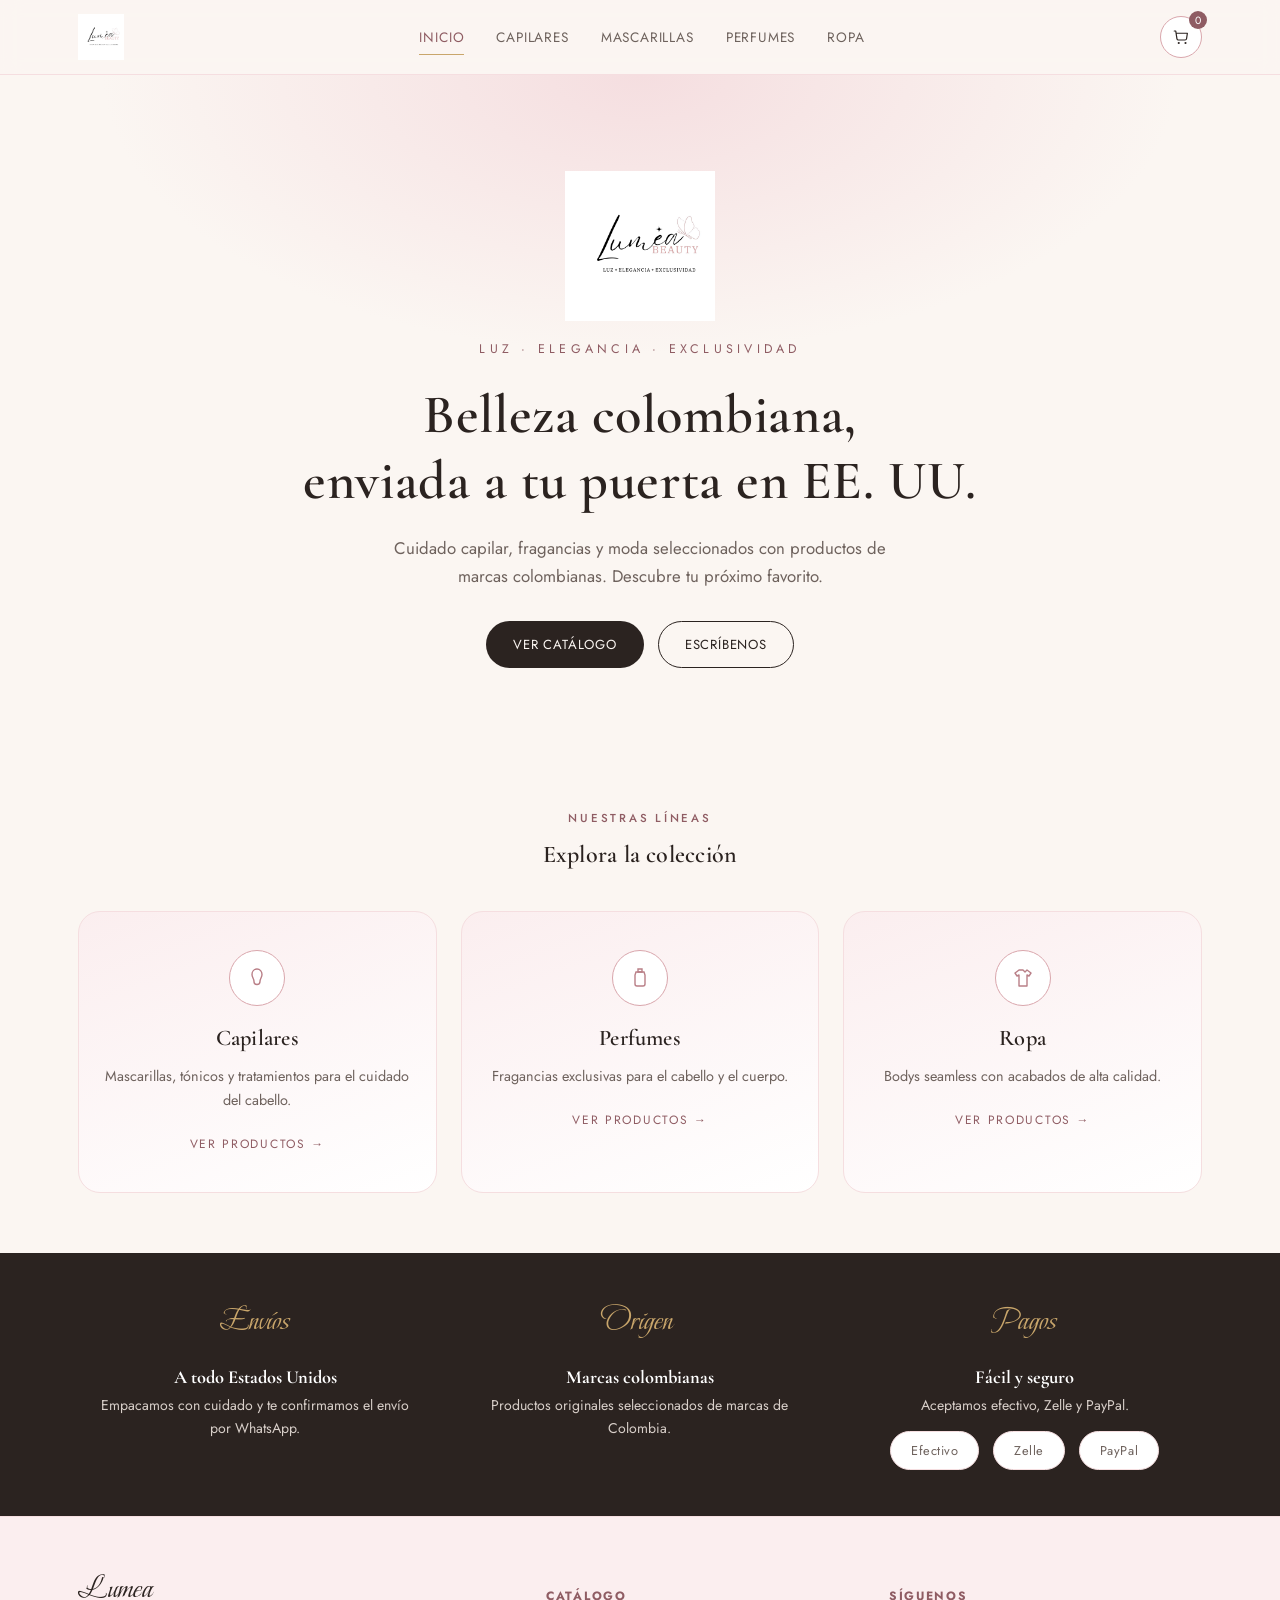
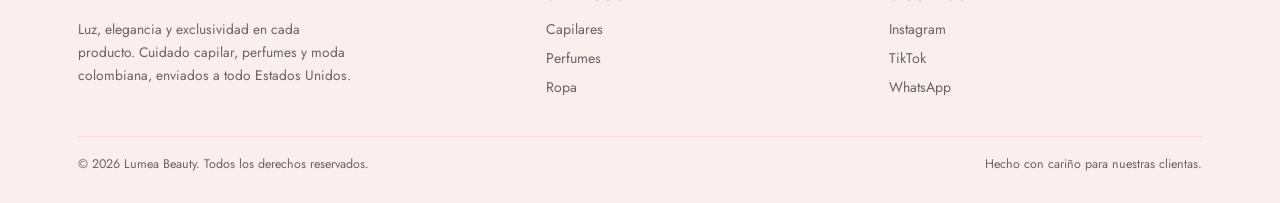
==== commit a2b2b394: "cambios" ====
--- a/index.html
+++ b/index.html
@@ -20,6 +20,7 @@
         <nav class="main-nav">
           <a href="index.html" class="active">Inicio</a>
           <a href="capilares.html">Capilares</a>
+          <a href="mascarillas.html">Mascarillas</a>
           <a href="perfumes.html">Perfumes</a>
           <a href="ropa.html">Ropa</a>
         </nav>
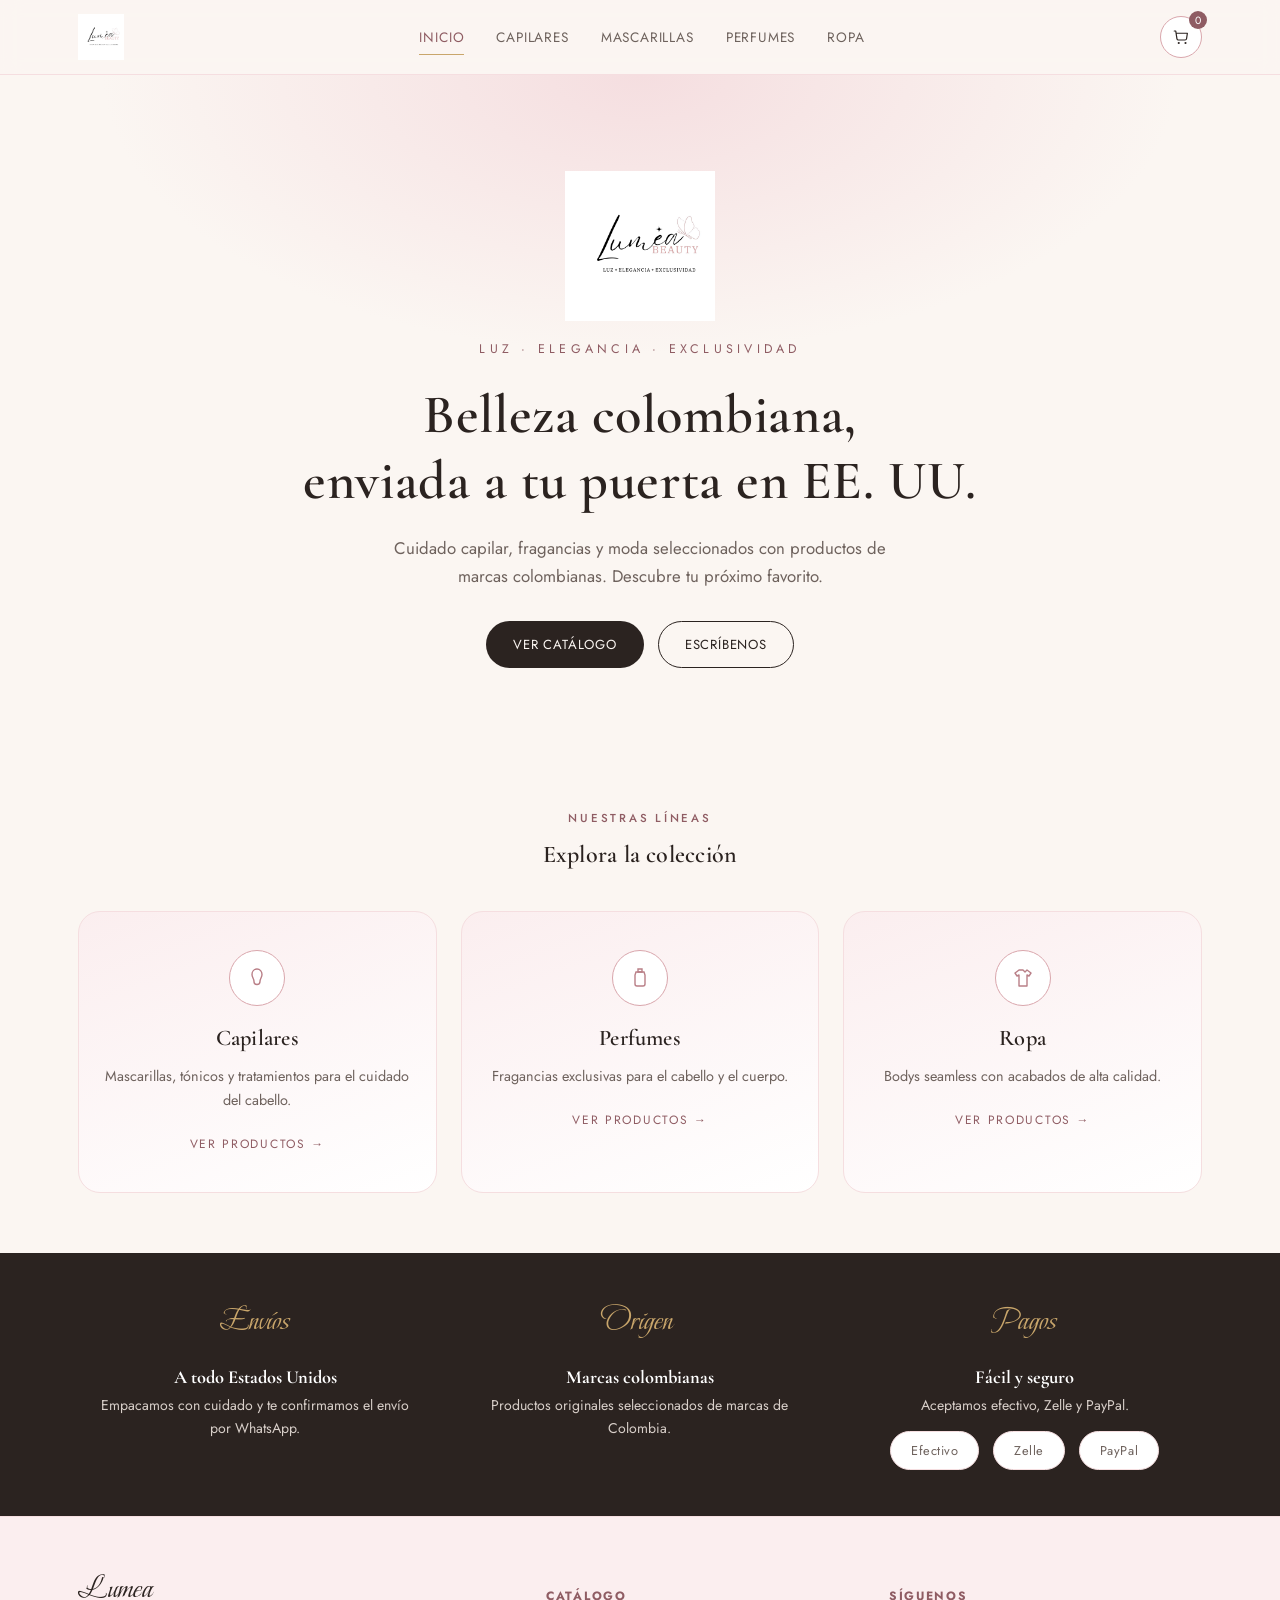
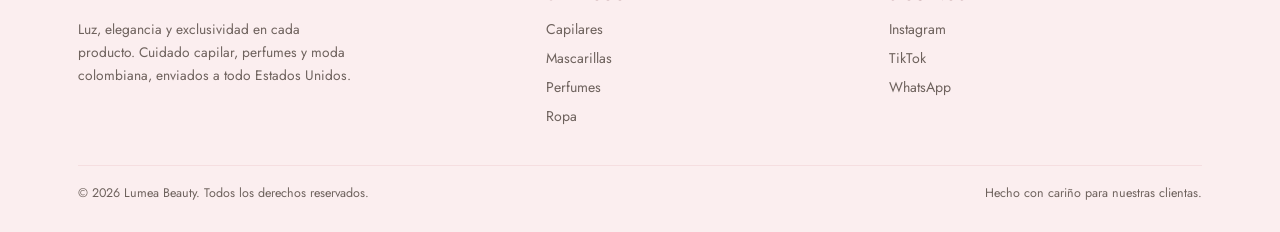
==== commit 0325200d: "cambios" ====
--- a/index.html
+++ b/index.html
@@ -170,6 +170,7 @@
           <div class="footer-col">
             <h5>Catálogo</h5>
             <a href="capilares.html">Capilares</a>
+            <a href="mascarillas.html">Mascarillas</a>
             <a href="perfumes.html">Perfumes</a>
             <a href="ropa.html">Ropa</a>
           </div>
@@ -194,4 +195,4 @@
     <script src="products.js"></script>
     <script src="cart.js"></script>
   </body>
-</html>+</html>
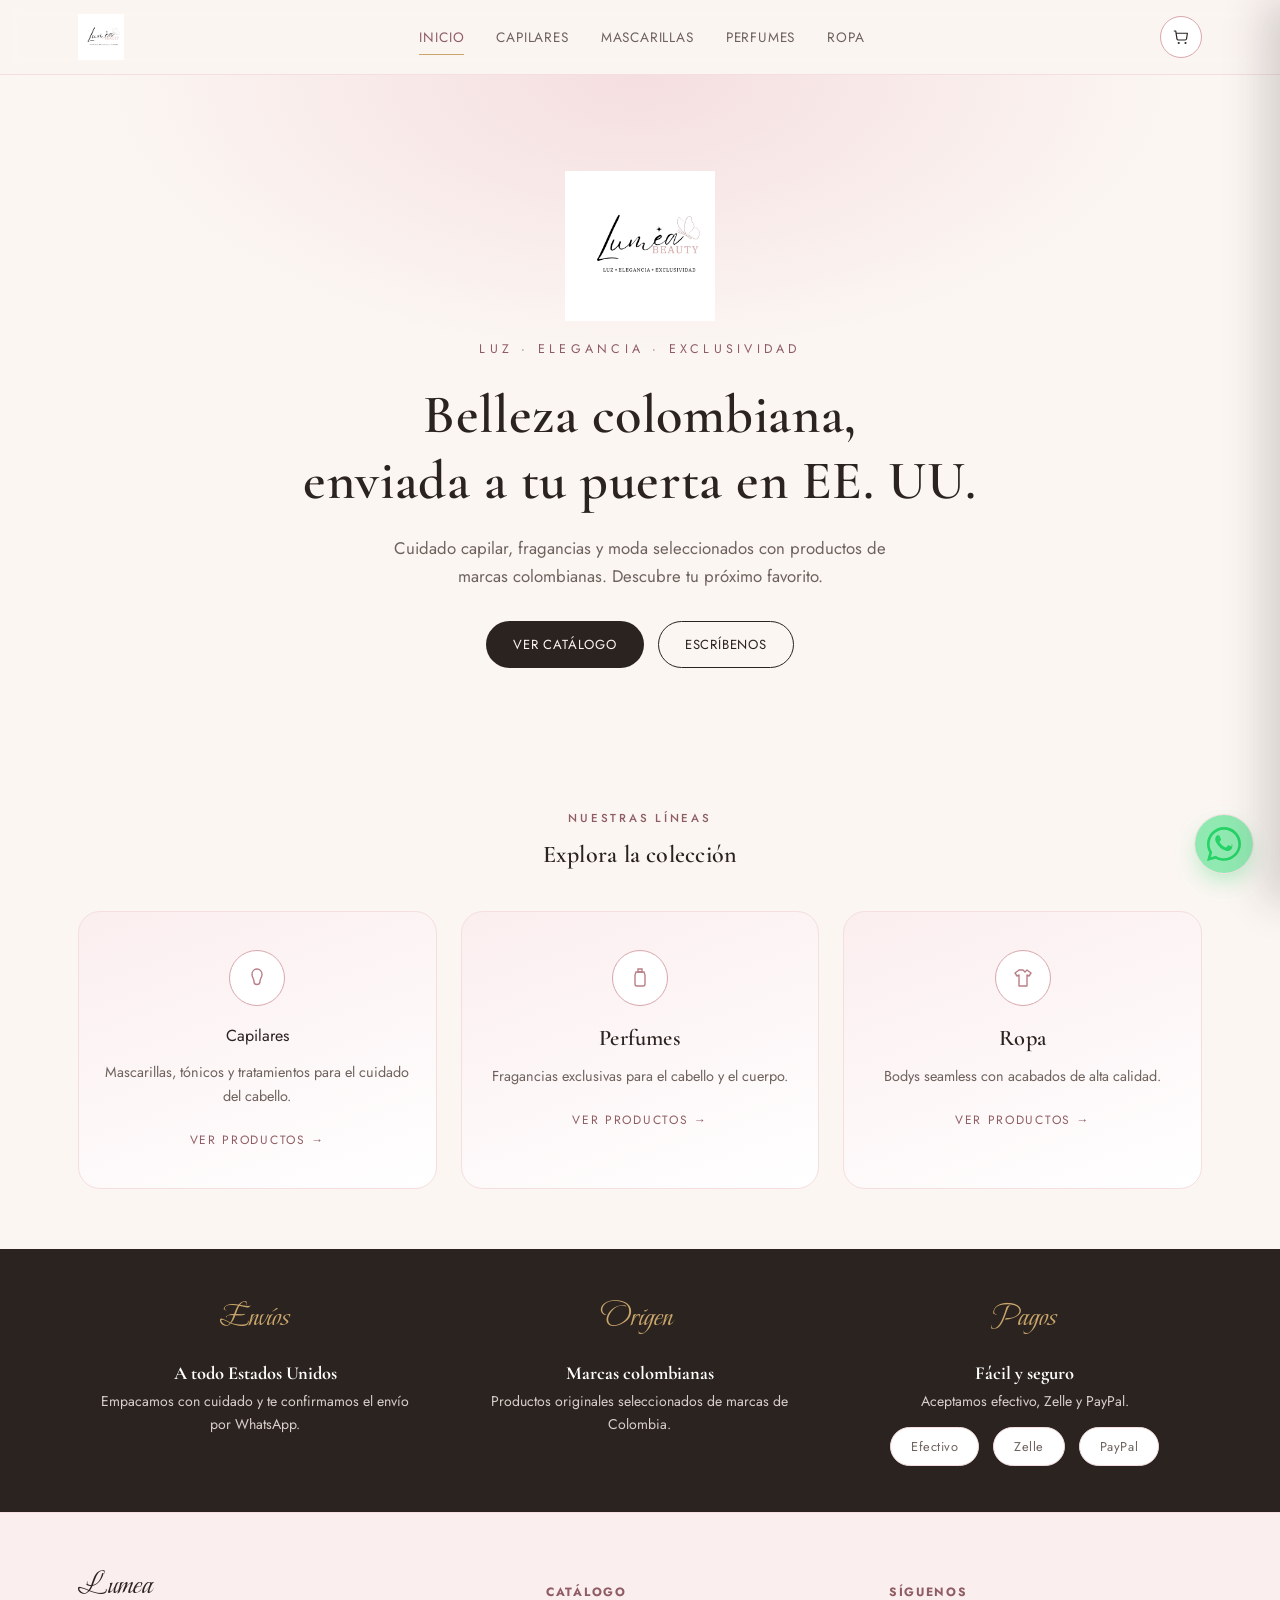
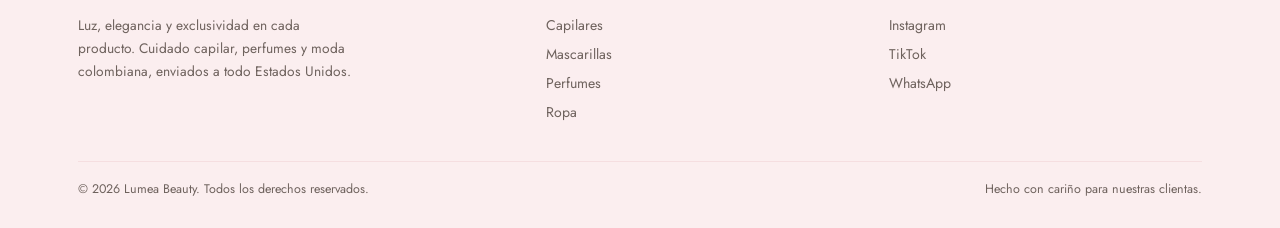
==== commit be20c6ce: "cambios" ====
--- a/index.html
+++ b/index.html
@@ -87,7 +87,7 @@
                   />
                 </svg>
               </div>
-              <h3>Capilares</h3>
+              <xh3>Capilares</xh3>
               <p>
                 Mascarillas, tónicos y tratamientos para el cuidado del cabello.
               </p>
--- a/styles.css
+++ b/styles.css
@@ -397,6 +397,36 @@
 .product-section {
   padding: 36px 0 90px;
 }
+
+.subcat-filters {
+  display: flex;
+  gap: 10px;
+  flex-wrap: wrap;
+  justify-content: center;
+  margin-bottom: 32px;
+}
+.filter-btn {
+  border: 1px solid var(--rose);
+  background: var(--white);
+  color: var(--ink-soft);
+  padding: 9px 20px;
+  border-radius: 999px;
+  font-family: var(--body);
+  font-size: 0.78rem;
+  letter-spacing: 0.05em;
+  text-transform: uppercase;
+  cursor: pointer;
+  transition: 0.2s ease;
+}
+.filter-btn:hover {
+  background: var(--blush-soft);
+}
+.filter-btn.active {
+  background: var(--ink);
+  border-color: var(--ink);
+  color: var(--cream);
+}
+
 .product-grid {
   display: grid;
   grid-template-columns: repeat(3, 1fr);
@@ -437,7 +467,8 @@
 .product-media img {
   width: 100%;
   height: 100%;
-  object-fit: cover;
+  object-fit: contain;
+  padding: 18px;
 }
 
 .product-media .initial {
@@ -446,6 +477,37 @@
   color: var(--mauve-dark);
   opacity: 0.55;
 }
+
+.stock-badge {
+  position: absolute;
+  top: 12px;
+  right: 12px;
+  background: var(--ink);
+  color: var(--cream);
+  font-family: var(--body);
+  font-size: 0.68rem;
+  letter-spacing: 0.08em;
+  text-transform: uppercase;
+  padding: 5px 12px;
+  border-radius: 999px;
+}
+.product-card.out-of-stock .product-media {
+  opacity: 0.55;
+}
+.product-card.out-of-stock .product-body {
+  opacity: 0.6;
+}
+.add-btn:disabled {
+  opacity: 0.5;
+  cursor: not-allowed;
+  border-color: var(--ink-soft);
+  color: var(--ink-soft);
+}
+.add-btn:disabled:hover {
+  background: transparent;
+  color: var(--ink-soft);
+}
+
 .product-body {
   padding: 20px 22px 22px;
   display: flex;
@@ -594,6 +656,14 @@
   color: var(--mauve-dark);
   font-size: 1.3rem;
 }
+
+.cart-line .line-media img {
+  width: 100%;
+  height: 100%;
+  object-fit: cover;
+  border-radius: 12px;
+}
+
 .line-info {
   flex: 1;
 }
@@ -603,6 +673,20 @@
   font-size: 1rem;
   font-weight: 600;
 }
+
+.line-size {
+  font-family: var(--body);
+  font-size: 0.72rem;
+  color: var(--mauve-dark);
+  font-weight: 400;
+  background: var(--blush-soft);
+  padding: 2px 8px;
+  border-radius: 999px;
+  margin-left: 6px;
+  vertical-align: middle;
+  display: inline-block;
+}
+
 .line-qty {
   display: flex;
   align-items: center;
@@ -709,24 +793,48 @@
 .fab-wa {
   position: fixed;
   bottom: 26px;
-  left: 26px;
+  right: 26px;
   z-index: 50;
-  width: 56px;
-  height: 56px;
+  width: 60px;
+  height: 60px;
+  border-radius: 50%;
+  background: var(--white);
+  border: 1px solid var(--blush);
+  display: flex;
+  align-items: center;
+  justify-content: center;
+  box-shadow: 0 10px 24px -6px rgba(37, 211, 102, 0.4);
+  transition:
+    transform 0.2s ease,
+    box-shadow 0.2s ease;
+}
+.fab-wa:hover {
+  transform: scale(1.08);
+  box-shadow: 0 14px 30px -6px rgba(37, 211, 102, 0.65);
+}
+.fab-wa::before {
+  content: "";
+  position: absolute;
+  inset: 0;
   border-radius: 50%;
   background: #25d366;
-  color: #fff;
-  display: flex;
-  align-items: center;
-  justify-content: center;
-  box-shadow: 0 10px 24px -6px rgba(37, 211, 102, 0.55);
+  opacity: 0.5;
+  animation: fab-pulse 2.2s ease-out infinite;
+  z-index: -1;
+}
+@keyframes fab-pulse {
+  0% {
+    transform: scale(1);
+    opacity: 0.5;
+  }
+  100% {
+    transform: scale(1.6);
+    opacity: 0;
+  }
 }
 
 /* ---------- responsive ---------- */
 @media (max-width: 900px) {
-  .main-nav {
-    display: none;
-  }
   .cat-grid,
   .product-grid {
     grid-template-columns: repeat(2, 1fr);
